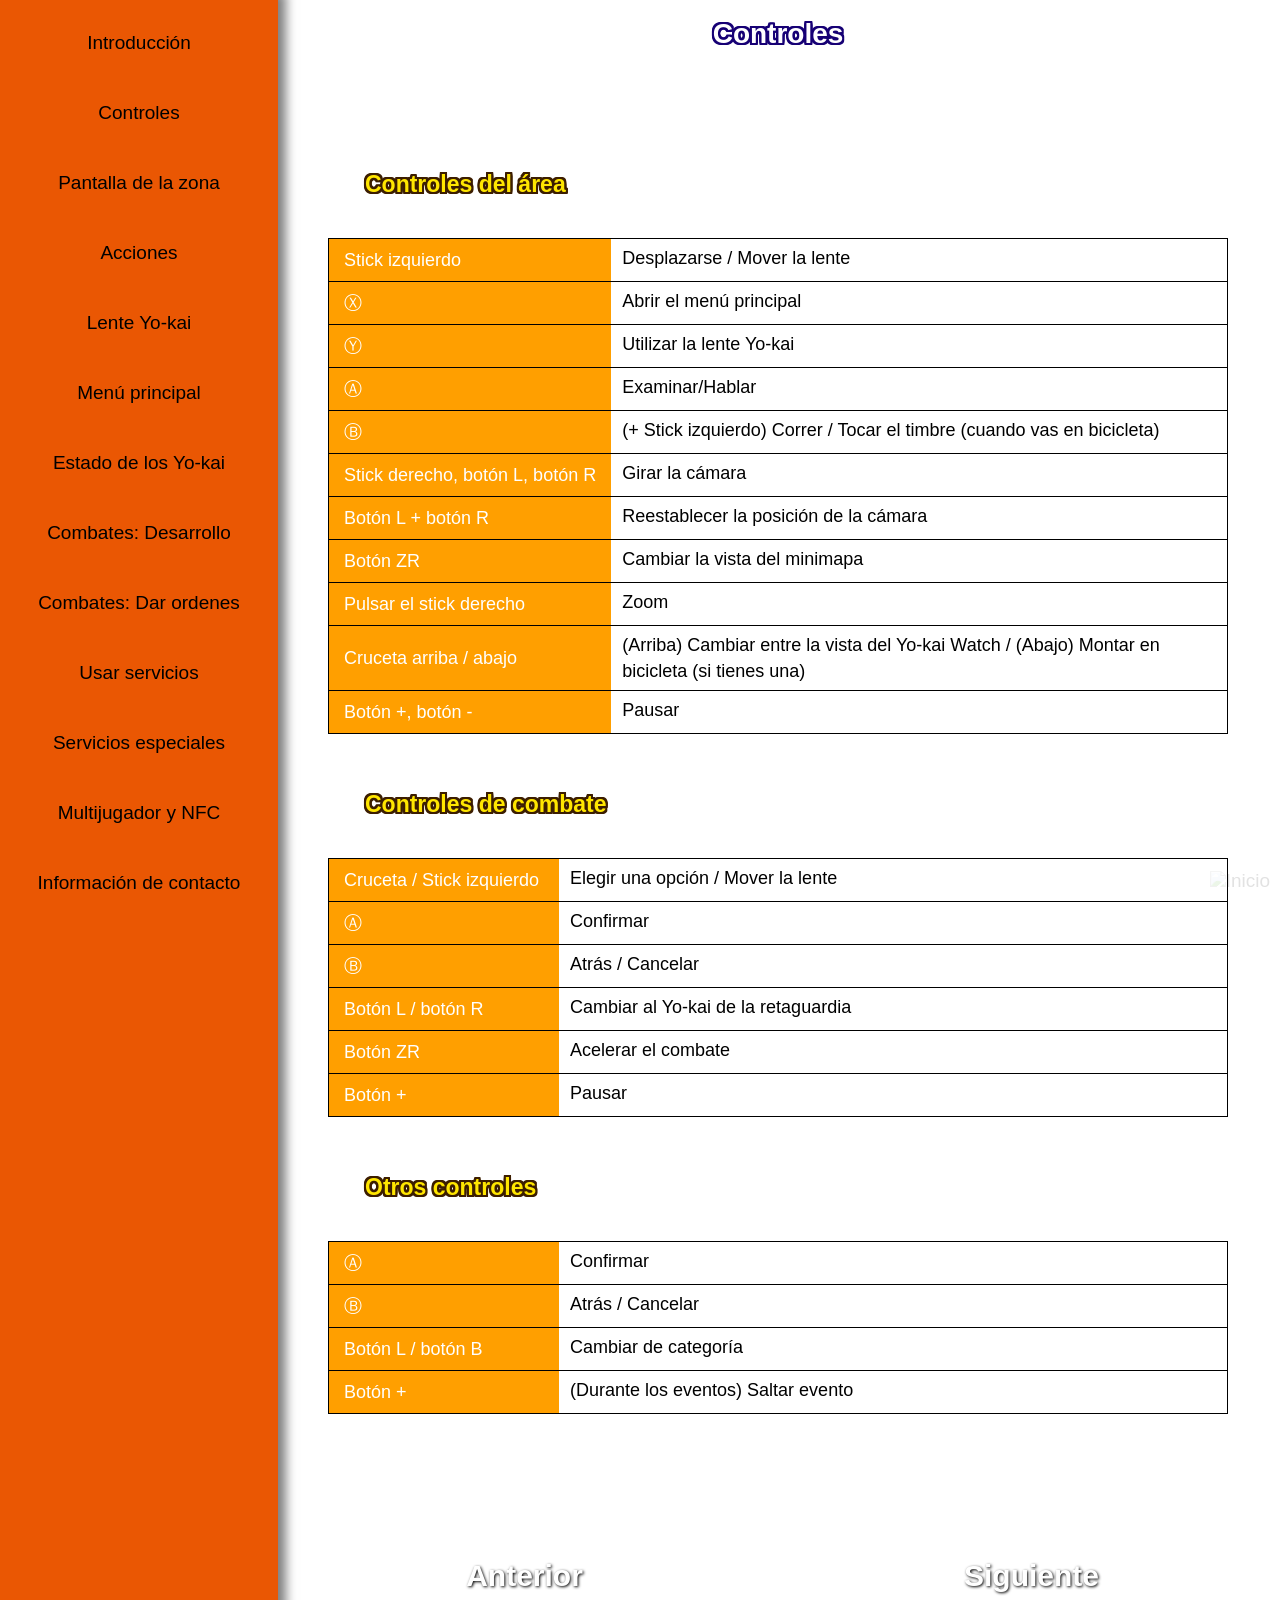
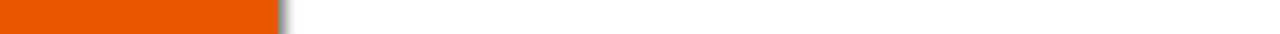
==== page02.html @ a6f9745b "Add files via upload" ====
<!DOCTYPE html>
<html lang="ja">

<head>
    <meta charset="UTF-8" />
    <meta http-equiv="Content-Script-Type" content="text/javascript">
    <meta name="robots" content="noindex,nofollow">
    <meta name="viewport" content="width=1280,user-scalable=no">
    <meta name="description" content="" />
    <meta name="keywords" content="" />
    <title></title>
    <link rel="stylesheet" href="common/css/q-reset.css">
    <link rel="stylesheet" href="common/css/new_style.css">
    <script src="common/js/jquery-2.2.4.min.js"></script>
    <script src="common/js/run.js"></script>
</head>

<body>
    <main id="main">
        <nav id="nav">
            <ul>
                <li class="index"><a href="index.html">Introducción</a></li>
                <li class="page02"><a href="page02.html">Controles</a></li>
                <li class="page03"><a href="page03.html">Pantalla de la zona</a></li>
                <li class="page04"><a href="page04.html">Acciones</a></li>
                <li class="page05"><a href="page05.html">Lente Yo-kai</a></li>
                <li class="page06"><a href="page06.html">Menú principal</a></li>
                <li class="page07"><a href="page07.html">Estado de los Yo-kai</a></li>
                <li class="page08"><a href="page08.html">Combates: Desarrollo</a></li>
                <li class="page09"><a href="page09.html">Combates: Dar ordenes</a></li>
                <li class="page10"><a href="page10.html">Usar servicios</a></li>
                <li class="page11"><a href="page11.html">Servicios especiales</a></li>
                <li class="page12"><a href="page12.html">Multijugador y NFC</a></li>
                <li class="page13"><a href="page13.html">Información de contacto</a></li>
            </ul> 
        </nav>
        <article id="article" data-page="page02">
            <div class="wrap">
                <header id="header">
                    <h1>Controles</h1>
                </header>
                <div id="inner">
                    <section class="sec">
                        <div class="imgBox">
                            <img src="./common/img/02_01.png" alt="" class="hikidashi">
                        </div>
                        <h2>Controles del área</h2>
                        <table class="basicTbl">
                            <tbody>
                                <tr>
                                    <th>Stick izquierdo</th>
                                    <td>Desplazarse / Mover la lente</td>
                                </tr>
                                <tr>
                                    <th>Ⓧ</th>
                                    <td>Abrir el menú principal</td>
                                </tr>
                                <tr>
                                    <th>Ⓨ</th>
                                    <td>Utilizar la lente Yo-kai</td>
                                </tr>
                                <tr>
                                    <th>Ⓐ</th>
                                    <td>Examinar/Hablar</td>
                                </tr>
                                <tr>
                                    <th>Ⓑ</th>
                                    <td>(+ Stick izquierdo) Correr / Tocar el timbre (cuando vas en bicicleta)</td>
                                </tr>
                                <tr>
                                    <th>Stick derecho, botón L, botón R</th>
                                    <td>Girar la cámara</td>
                                </tr>
                                <tr>
                                    <th>Botón L + botón R</th>
                                    <td>Reestablecer la posición de la cámara</td>
                                </tr>
                                <tr>
                                    <th>Botón ZR</th>
                                    <td>Cambiar la vista del minimapa</td>
                                </tr>
                                <tr>
                                    <th>Pulsar el stick derecho</th>
                                    <td>Zoom</td>
                                </tr>
                                <tr>
                                    <th>Cruceta arriba / abajo</th>
                                    <td>(Arriba) Cambiar entre la vista del Yo-kai Watch / (Abajo) Montar en bicicleta (si tienes una)</td>
                                </tr>
                                <tr>
                                    <th>Botón +, botón -</th>
                                    <td>Pausar</td>
                                </tr>
                            </tbody>
                        </table>
                    </section>
                    <section class="sec">
                        <h2>Controles de combate</h2>
                        <table class="basicTbl">
                            <tbody>
                                <tr>
                                    <th>Cruceta / Stick izquierdo</th>
                                    <td>Elegir una opción / Mover la lente</td>
                                </tr>
                                <tr>
                                    <th>Ⓐ</th>
                                    <td>Confirmar</td>
                                </tr>
                                <tr>
                                    <th>Ⓑ</th>
                                    <td>Atrás / Cancelar</td>
                                </tr>
                                <tr>
                                    <th>Botón L / botón R</th>
                                    <td>Cambiar al Yo-kai de la retaguardia</td>
                                </tr>
                                <tr>
                                    <th>Botón ZR</th>
                                    <td>Acelerar el combate</td>
                                </tr>
                            </tbody>
                                <tr>
                                    <th>Botón +</th>
                                    <td>Pausar</td>
                                </tr>
                            </tbody>
                        </table>
                    </section>
                    <section class="sec">
                        <h2>Otros controles</h2>
                        <table class="basicTbl">
                            <tbody>
                                <tr>
                                    <th>Ⓐ</th>
                                    <td>Confirmar</td>
                                </tr>
                                <tr>
                                    <th>Ⓑ</th>
                                    <td>Atrás / Cancelar</td>
                                </tr>
                                <tr>
                                    <th>Botón L / botón B</th>
                                    <td>Cambiar de categoría</td>
                                </tr>
                                <tr>
                                    <th>Botón +</th>
                                    <td>(Durante los eventos) Saltar evento</td>
                                </tr>
                            </tbody>
                        </table>
                    </section>
                </div>
            </div>
            <footer id="footer">
                <p class="pageTopWrap"><a href="" class="pageTop"><img src="common/img/btn_pagetop.png" width="133" height="142" alt="Inicio"></a></p>
                <ul>
                    <li class="prev"><a href="index.html" class="pager_li">Anterior</a></li>
                    <li class="next"><a href="javascript:void(0)" class="pager_li" onclick="onLink(1)">Siguiente</a></li>
                </ul>
            </footer>
        </article>
    </main>
</body>

</html>
---- common/css/new_style.css ----
.mt5 {margin-top: 5px !important;}
.mb5 {margin-bottom: 5px !important;}
.mt10 {margin-top: 10px !important;}
.mb10 {margin-bottom: 10px !important;}
.mt15 {margin-top: 15px !important;}
.mb15 {margin-bottom: 15px !important;}
.mr15 {margin-right: 15px !important;}
.mt20 {margin-top: 20px !important;}
.mb20 {margin-bottom: 20px !important;}
.mt30 {margin-top: 30px !important;}
.mb30 {margin-bottom: 30px !important;}
.mt40 {margin-top: 40px !important;}
.mb40 {margin-bottom: 40px !important;}
img {
    max-width: 100%;
}
body {
    width: 100%;
    /* font-family: 'Helvetica Neue', 'Helvetica', 'Hiragino Kaku Gothic Pro', 'ヒラギノ角ゴ Pro W3', 'メイリオ', 'Meiryo', 'ＭＳ Ｐゴシック', 'Helvetica Neue', 'Helvetica', 'Arial', sans-serif; */
    color: #000;
    font-size: 19px;
}
#main {
    width: 1280px;
    min-height: 100vh;
    margin: 0 auto;
    display: -webkit-box;
    display: -ms-flexbox;
    display: flex;
}

/* =============================
左カラムナビゲーション
============================= */
#nav {
    width: 278px;
    position: relative;
    z-index: 2;
    top: 0;
    padding-top: 14px;
    -webkit-box-shadow: 0 0 10px 8px rgba(0, 0, 0, .5);
            box-shadow: 0 0 10px 8px rgba(0, 0, 0, .5);
}
#nav::before {
    content: '';
    width: 100%;
    height: 100%;
    position: absolute;
    top: 0;
    left: 0;
    background:#ea5703;
    background-attachment: fixed;
    z-index: -1;
}
#nav ul li {
    margin:0 auto 12px auto;
    color: #000;
    font-size: 19px;
    line-height: 1.3;
    background: url('../img/bg_menu_btn.png') no-repeat left top;
    width: 253px;
    height: 58px;
    display: table;
    text-align: center;
}
#nav ul li.crrt {
    background-position: left -58px;
    position: relative;
}
#nav ul li span,
#nav ul li a {
    display: table-cell;
    vertical-align: middle;
}
#nav ul li.crrt a {
    pointer-events: none;
}

/* =============================
右カラム コンテンツ
============================= */
#article {
    width: 1000px;
    position: relative;
    /* margin-left: 280px; */
    /* background: url('../img/bg_conts_ptrn.png') repeat; */
    /* background-attachment: fixed; */
}
#article::before {
    content: '';
    width: 100%;
    height: 100%;
    position: absolute;
    top: 0;
    left: 0;
    background: url('../img/bg_conts_ptrn.jpg') repeat;
    background-attachment: fixed;
    z-index: -1;
}*
#header {
    height: 85px;
    position: relative;
    background: url('../img/bg_ttl_h1.png') repeat-x center top;
}
#header h1 {
    text-align: center;
    font-size: 28px;
    font-weight: bold;
    line-height: 1.15;
    color: #fff;
    text-shadow:
        #170075 2px 0px 0px, #170075 -2px 0px 0px,
        #170075 0px -2px 0px, #170075 0px 2px 0px,
        #170075 2px 2px 0px, #170075 -2px 2px 0px,
        #170075 2px -2px 0px, #170075 -2px -2px 0px,
        #170075 1px 2px 0px, #170075 -1px 2px 0px,
        #170075 1px -2px 0px, #170075 -1px -2px 0px,
        #170075 2px 1px 0px, #170075 -2px 1px 0px,
        #170075 2px -1px 0px, #170075 -2px -1px 0px,
        #170075 1px 1px 0px, #170075 -1px 1px 0px,
        #170075 1px -1px 0px, #170075 -1px -1px 0px;
    position: absolute;
    top: 40%;
    left: 0;
    right: 0;
    -webkit-transform: translateY(-50%);
            transform: translateY(-50%);
    padding: 0 70px;
}
#inner {
    width: 930px;
    min-height: calc(100vh - 277px);
    margin: 30px auto 0;
    padding-bottom: 100px;
}
.sec {
    padding: 0 15px 10px;
}
.txt {
    font-size: 19px;
    line-height: 30px;
}
.txt__red {
    color: #f00;
    font-weight: bold;
}
.notice {
    font-size: 18px;
    line-height: 1.4;
    text-indent: -1.3em;
    padding-left: 1.3em;
    padding-right: 15px;
}
ul > .notice {
    margin-top: 0;
}
/* .notice::before {
    content: "\203B";
    position: absolute;
    font-size: 19px;
    top: 0;
    left: 1em;
    line-height: 1.6;
} */
.flxBox .notice {
    /* padding: 0 0 0 1em; */
}
.flxBox .notice::before {
    left: 0;
}
.imgBox {
    text-align: center;
}
.flxBox {
    display: -webkit-box;
    display: -ms-flexbox;
    display: flex;
    -webkit-box-pack: justify;
        -ms-flex-pack: justify;
            justify-content: space-between;
    -webkit-box-align: start;-ms-flex-align: start;align-items: flex-start;
    margin-bottom: 20px;
}
.flxBox .txt {
    padding: 0 15px 0 0;
    -ms-flex-negative: 1;
        flex-shrink: 1;
}
.flxBox img {
    /* min-width: 400px; */
    display: block;
    -ms-flex-negative: 0;
        flex-shrink: 0;
}
/* .deco {
    border: 2px solid #dcc846;
} */
.dl_ttl {
    font-size: 20px;
    font-weight: bold;
    color: #d00909;
    margin-bottom: .5em;
}
.num__dl {
    padding: 0;
}
.num__dl dt {
    background-color: #fff;
    border: 2px solid #ff00ff;
    border-radius: 10px;
    padding: 0.12em;
}
.num__dl dt .ttl {
    font-size: 22px;
    color: #e4007f;
    font-weight: bold;
}
.num__dl dt .num {
    font-size: 20px;
    color: #fff;
    background-color: #e4007f;
    display: inline-block;
    padding: 8px 12px;
    border-radius: 8px;
    margin-right: .5em;
}
.num__dl dd {
    font-size: 20px;
    line-height: 1.5;
    margin: 0.7em .2em 1.0em;
}
.idt {
    text-indent: -1em;
    padding-left: 2em;
}
/* .notice__wrap {
    background: url('../img/bg_column.png') no-repeat center top;
    width: 928px;
    height: 328px;
    margin: 0 auto;
    padding: 20px 30px;
    position: relative;
    left: -14px;
    -webkit-box-sizing: border-box;
            box-sizing: border-box;
} */
.notice__wrap {
    position: relative;
    background: url('../img/bg_column_ptrn.png') repeat-y center 0;
    width: 926px;
    margin-top: 106px;
    margin-bottom: 48px;
    margin-left: auto;
    margin-right: auto;
    padding: 0 40px 10px;
    left: -14px;
    -webkit-box-sizing: border-box;
            box-sizing: border-box;
}
.notice__wrap::before {
    content: '';
    position: absolute;
    top: -86px;
    left: 0px;
    z-index: -1;
    background: url('../img/bg_column_top.png') no-repeat center top;
    width: 100%;
    height: 86px;
}
.notice__wrap::after {
    content: '';
    position: absolute;
    bottom: -28px;
    left: 0;
    z-index: -1;
    background: url('../img/bg_column_btm.png') no-repeat center top;
    width: 100%;
    height: 28px;
}
.notice__wrap .txt,
.notice__wrap .deco {
            background-color: #fff;
            padding: 20px 10px;
}

/* =============================
パーツ 見出し
============================= */
h2 {
    width: 940px;
    height: 64px;
    line-height: 60px;
    color: #ffe600;
    text-align: center;
    font-size: 23px;
    font-weight: bold;
    margin: 20px 0;
    position: relative;
    left: -13px;
    background: url('../img/bg_ttl_h2.png') no-repeat center top;
    text-shadow:
        #3c1e00 2px 0px 0px, #3c1e00 -2px 0px 0px,
        #3c1e00 0px -2px 0px, #3c1e00 0px 2px 0px,
        #3c1e00 2px 2px 0px, #3c1e00 -2px 2px 0px,
        #3c1e00 2px -2px 0px, #3c1e00 -2px -2px 0px,
        #3c1e00 1px 2px 0px, #3c1e00 -1px 2px 0px,
        #3c1e00 1px -2px 0px, #3c1e00 -1px -2px 0px,
        #3c1e00 2px 1px 0px, #3c1e00 -2px 1px 0px,
        #3c1e00 2px -1px 0px, #3c1e00 -2px -1px 0px,
        #3c1e00 1px 1px 0px, #3c1e00 -1px 1px 0px,
        #3c1e00 1px -1px 0px, #3c1e00 -1px -1px 0px;
    padding-left: 50px;
    -webkit-box-sizing: border-box;
            box-sizing: border-box;
    text-align: left;
}
h3 {
    color: #ff6400;
    width: 941px;
    height: 55px;
    line-height: 45px;
    background: url('../img/bg_ttl_h3.png') no-repeat left bottom;
    text-align: left;
    font-size: 23px;
    font-weight: bold;
    position: relative;
    left: -11px;
    margin: 30px 0 15px;
    padding: 0px 90px 0 60px;
    -webkit-box-sizing: border-box;
            box-sizing: border-box;
    text-shadow:2px 2px 3px #FFF,
                -2px -2px 3px #FFF,
                -2px 2px 3px #FFF,
                2px -2px 3px #FFF,
                0px 2px 3px #FFF,
                0 -2px 3px #FFF,
                -2px 0 3px #FFF,
                2px 0 3px #FFF,
                3px 3px 4px #FFF,
                -3px -3px 4px #FFF,
                -3px 3px 4px #FFF,
                3px -3px 4px #FFF,
                0px 3px 4px #FFF,
                0 -3px 4px #FFF,
                -3px 0 4px #FFF,
                3px 0 4px #FFF,
                4px 4px 5px #FFF,
                -4px -4px 5px #FFF,
                -4px 4px 5px #FFF,
                4px -4px 5px #FFF,
                0px 4px 5px #FFF,
                0 -4px 5px #FFF,
                -4px 0 5px #FFF,
                4px 0 5px #FFF;
}
/* .column_ttl {
    background: url('../img/bg_ttl_column.png') no-repeat center top;
    width: 770px;
    height: 54px;
    margin: 0 auto;
    font-size: 23px;
    font-weight: bold;
    color: #008200;
    text-align: center;
    padding-top: 10px;
    -webkit-box-sizing: border-box;
            box-sizing: border-box;
} */
.column_ttl {
    width: 770px;
    height: 54px;
    margin: 0 auto;
    color: #e4007f;
    font-size: 23px;
    font-weight: bold;
    text-align: center;
    padding-top: 10px;
    -webkit-box-sizing: border-box;
            box-sizing: border-box;
    position: absolute;
    left: 0;
    right: 0;
    top: -50px;
    text-shadow:2px 2px 3px #FFF,
                -2px -2px 3px #FFF,
                -2px 2px 3px #FFF,
                2px -2px 3px #FFF,
                0px 2px 3px #FFF,
                0 -2px 3px #FFF,
                -2px 0 3px #FFF,
                2px 0 3px #FFF,
                3px 3px 4px #FFF,
                -3px -3px 4px #FFF,
                -3px 3px 4px #FFF,
                3px -3px 4px #FFF,
                0px 3px 4px #FFF,
                0 -3px 4px #FFF,
                -3px 0 4px #FFF,
                3px 0 4px #FFF
}

/* =============================
パーツ テーブル
============================= */
.basicTbl {
    width: 100%;
    font-size: 18px;
    text-align: left;
    border-collapse: separate;
    border-spacing: 1px;
    background-color: #000;
    line-height: 1.45;
    margin-bottom: 10px;
}
.num__dl .basicTbl {
    width: 100%;
}
.basicTbl caption {
    font-weight: bold;
    font-size: 20px;
    text-align: left;
}
.basicTbl th {
    background-color: #ff9f00;
    color: #fff;
    padding: 6px 15px 6px;
    vertical-align: middle;
    -webkit-box-shadow: 1px 0px 0px 0px #fff;
            box-shadow: 1px 0px 0px 0px #fff;
    line-height: 30px; /* アイコンの高さ */
    white-space: nowrap;
    width: 200px;
}
.basicTbl th.icon {
    min-width: 100px;
    text-align: center;
}
.basicTbl.icn th {
    padding-right: 50px;
}
.basicTbl td {
    background-color: #fff;
    color: #000;
    padding: 6px 10px;
}
/* .basicTbl th.w20 { width: 20%; }
.basicTbl th.w25 { width: 25%; }
.basicTbl th.w30 { width: 30%; }
.basicTbl th.w35 { width: 35%; }
.basicTbl th.w40 { width: 40%; } */

/* =============================
パーツ 吹き出し画像用の定義文リスト
============================= */
.number__dl dt {
    color: #5a230a;
    font-size: 26px;
    height: 48px;
    line-height: 48px;
    background-color: #ffee99;
    border-radius: 15px;
    border: 2px solid #ff8200;
    -webkit-box-sizing: border-box;
            box-sizing: border-box;
}
.number__dl dt .num {
    color: #fff;
    background-color: #ff8200;
    border-radius: 10px;
    width: 36px;
    display: inline-block;
    text-align: center;
    position: relative;
    padding: 2px 0px;
}
.number__dl dd {
    font-size: 19px;
    line-height: 30px;
    margin: .5em 0 1em;
}

/* =============================
アンケートページ
============================= */
.attent__box {
    border: 1px solid #5a230a;
    border-radius: 2px;
    margin: 0 10px;
    padding: 20px;
}
.attent__ttl {
    font-size: 22px;
    font-weight: bold;
    margin-bottom: 10px;
}
.attent__txt {
    font-size: 19px;
    font-weight: bold;
    line-height: 1.5;
}
.attent__list {
    line-height: 1.5;
}
.attent__list li {
    text-indent: -1em;
    padding-left: 1em;
}
.attent__list-notice {}
.fc-red {
    color: #ff0000;
}

/* =============================
フッター
============================= */
#footer {
    height: 100px;
    padding: 0 15px;
    position: relative;
}
#footer .pageTopWrap {
    position: fixed;
    z-index: 999;
}
#footer .pageTop {
    position: fixed;
    right: 10px;
    bottom: 10px;
}
#footer ul {
    display: -webkit-box;
    display: -ms-flexbox;
    display: flex;
    -webkit-box-pack: justify;
        -ms-flex-pack: justify;
            justify-content: space-between;
            width: 720px;
            margin:0 auto;
}
#footer ul li {
    width: 213px;
    height: 87px;
}
#footer ul li.prev {
    background: url('../img/bg_pager_prev_btn.png');
}
#footer ul li.next {
    background: url('../img/bg_pager_next_btn.png');
}
#footer ul li.non { background: none; }
#footer ul li.prev:hover { background-position: left top; }
#footer ul li.next:hover { background-position: right top; }
#footer ul li a {
    display: inline-block;
    width: 100%;
    height: 100%;
    text-align: center;
    font-size: 30px;
    line-height: 84px;
    -webkit-box-sizing: border-box;
            box-sizing: border-box;
    color: #fff;
    text-shadow:1px 1px 3px #000000;
    font-weight: bold;
}
/* =============================
その他
============================= */
.icon__img {
    /* max-width: 40px; */
    width: auto;
    display: inline-block;
    margin: 0 8px;
    text-align: center;
}
.basicTbl.icn .icon__img {
    margin-left: 0;
}
.icon__img img {
    vertical-align: top;
    max-height: 30px;
    width: auto;
    height: auto;
    display: inline-block;
}
.flxBox .icon__img img {
    min-width: auto;
}
.imgBox.shadow {
    -webkit-box-shadow: 0 0 30px 20px #feefc4;
            box-shadow: 0 0 30px 20px #feefc4;
}
.imgBox.shadow img {
    vertical-align: bottom;
}
.indent__list li {
    text-indent: -1em;
    padding-left: 2em;
}
.flxBox img.qrcode {
    min-width: 120px;
    width: 120px;
    height: auto;
    display: inline-block;
}
.icon__list {
    display: -webkit-box;
    display: -ms-flexbox;
    display: flex;
    -ms-flex-wrap: wrap;
        flex-wrap: wrap;
}
.icon__list--item {
    margin-bottom: 10px;
    position: relative;
    padding-left: 3em;
    line-height: 30px;
}
.icon__list.clm2 .icon__list--item {
    width: calc((100% / 2) - 3em);
}
.icon__list.clm3 .icon__list--item {
    width: calc((100% / 3) - 3em);
}
.icon__list.clm4 .icon__list--item {
    width: calc((100% / 4) - 3em);
}

.icon__list--item .icon__img {
    position: absolute;
    left: 0;
    top: 0;
    bottom: 0;
    margin: auto;
}
.icon__list--item .icon__img::after {
    content: '\3A';
    padding-left: 0.6em;
}
.num_list--item {
    text-indent: -1.3em;
    padding-left: 1.3em;
    line-height: 1.5;
}
.info_tbl {
    margin: 0 auto;
}
.info_tbl th {
    text-align: right;
}
.info_tbl td {
    padding-left: 10px;
}
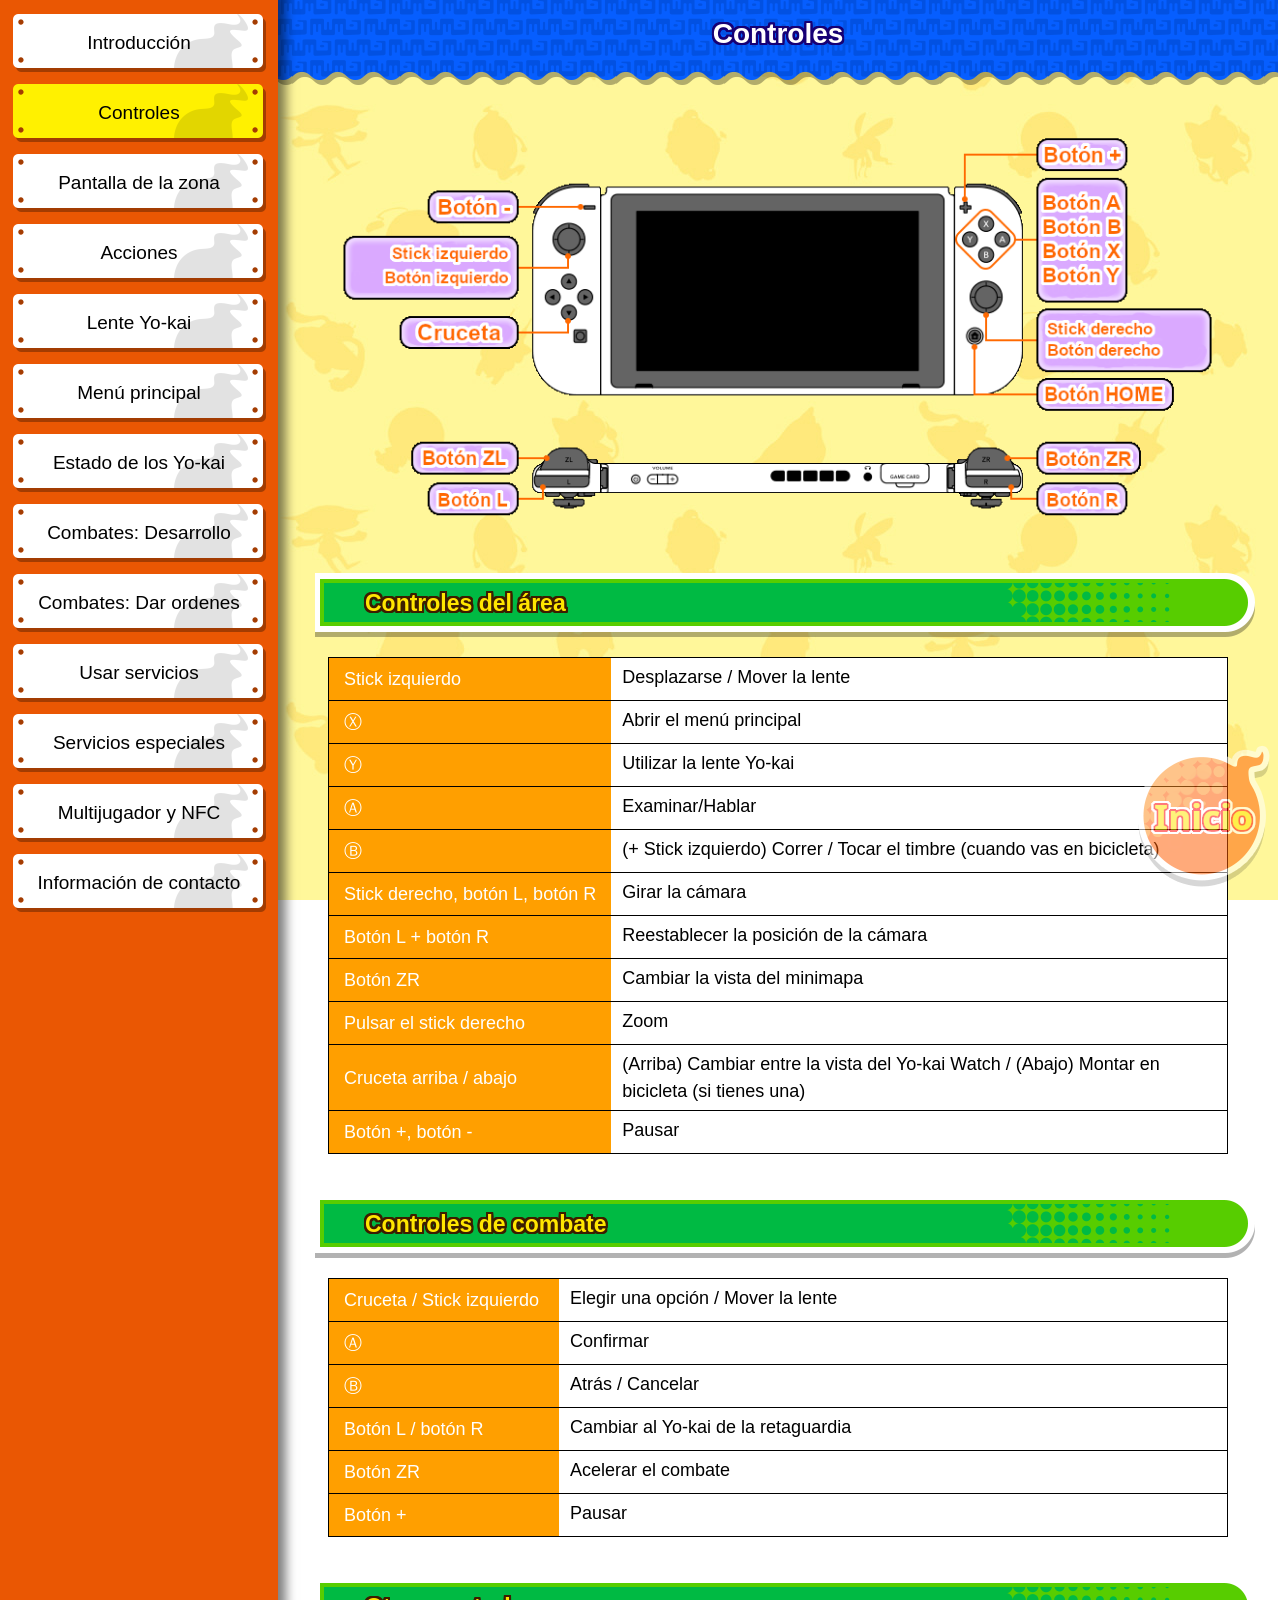
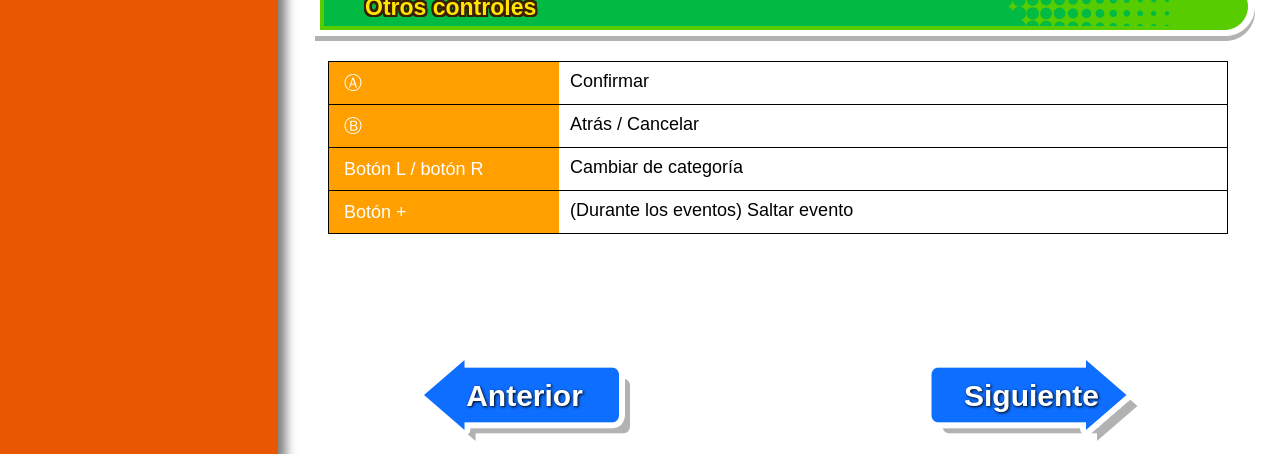
==== commit ed9f4210: "Fix HTML encoding issues in page02.html Fixed controls explanation" ====
--- a/page02.html
+++ b/page02.html
@@ -139,7 +139,7 @@
                                     <td>Atrás / Cancelar</td>
                                 </tr>
                                 <tr>
-                                    <th>Botón L / botón B</th>
+                                    <th>Botón L / botón R</th>
                                     <td>Cambiar de categoría</td>
                                 </tr>
                                 <tr>
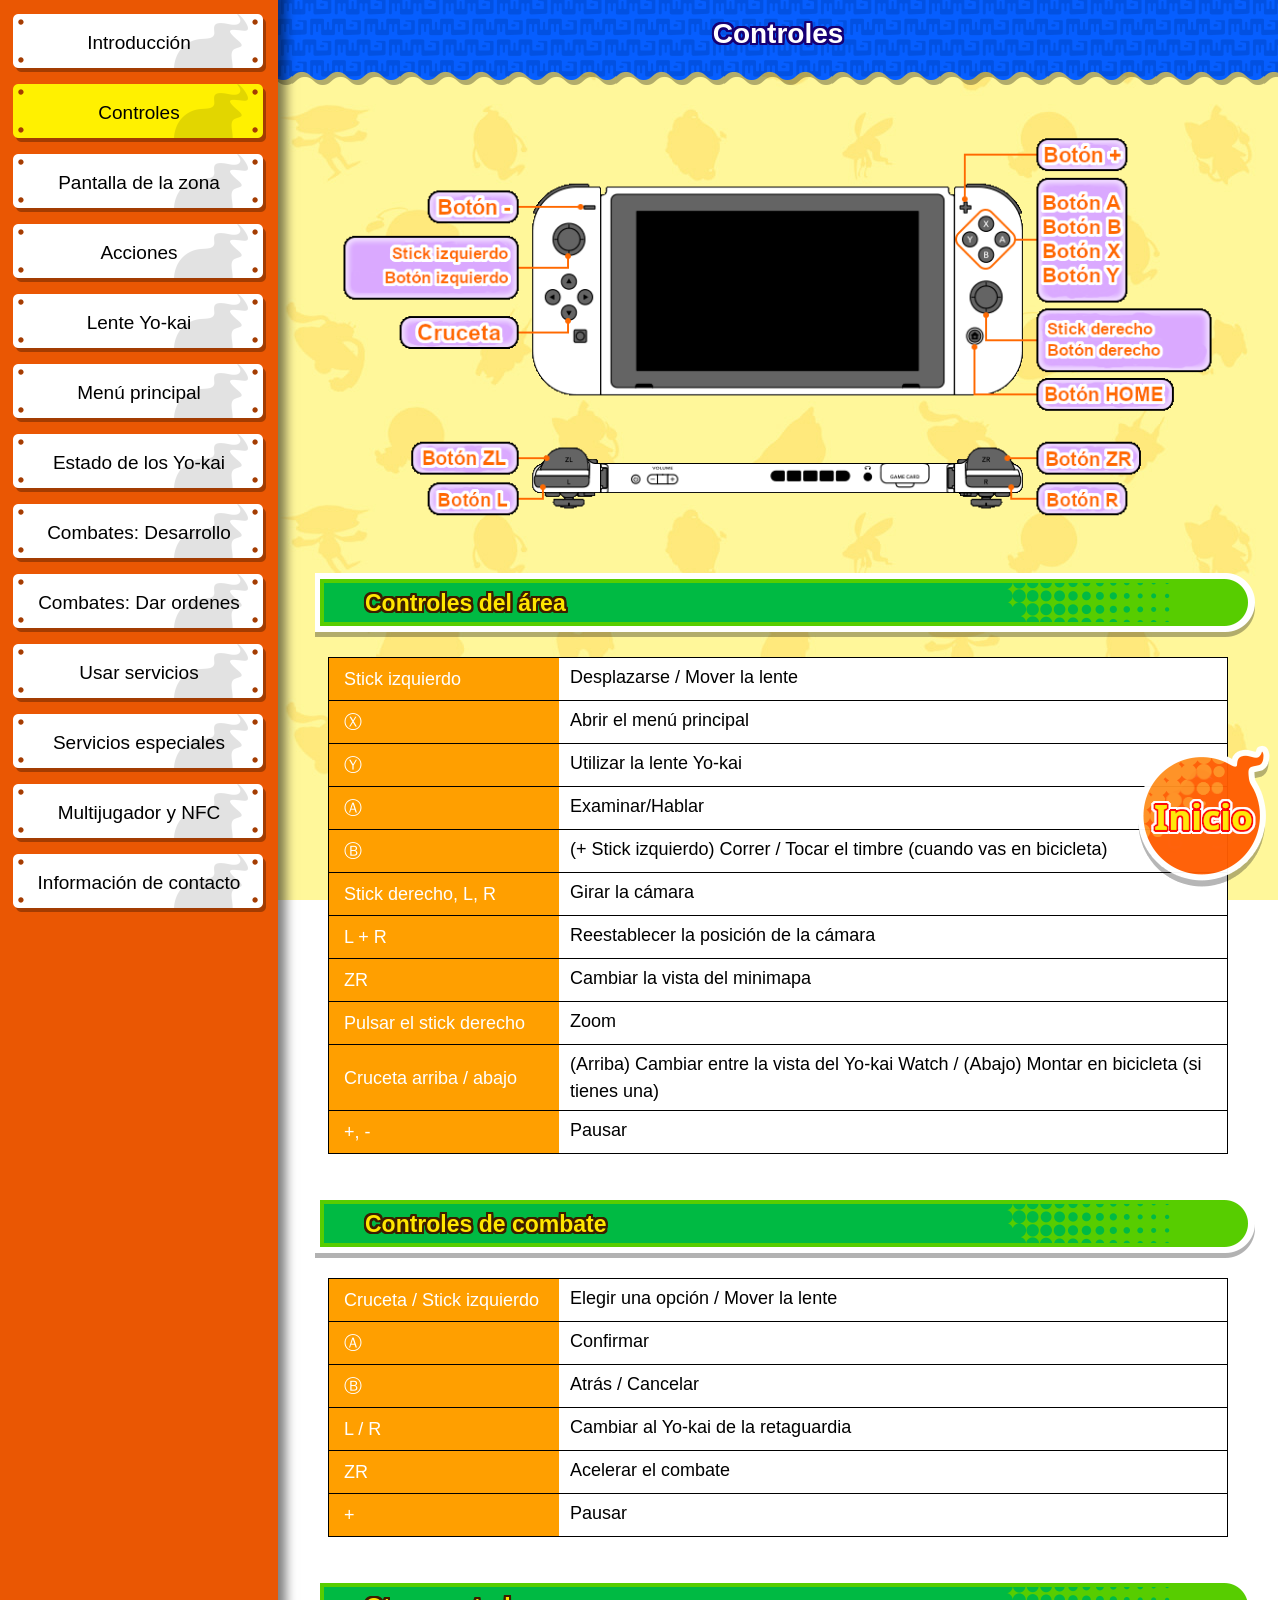
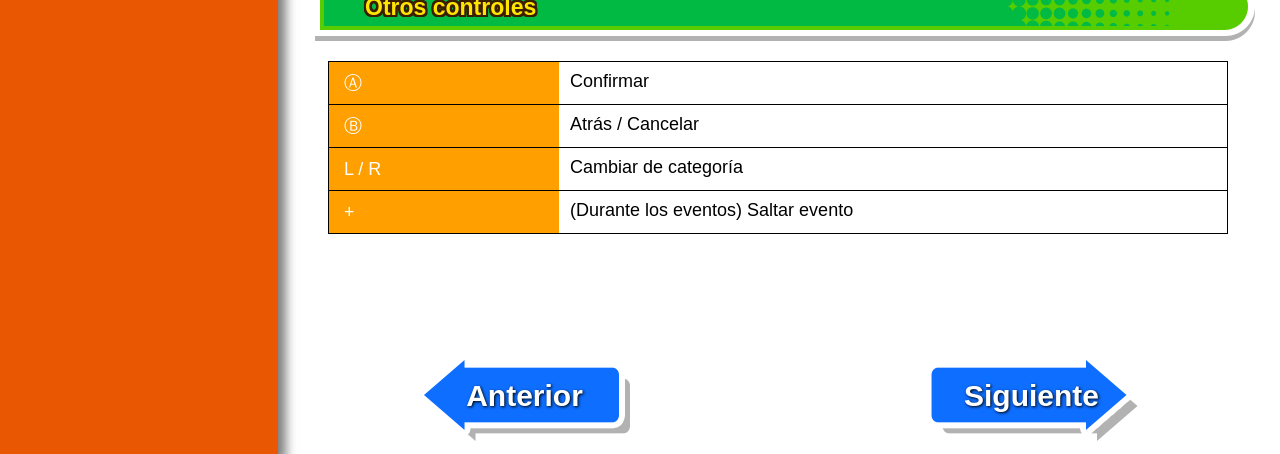
==== commit 92169a3f: "Update page02.html" ====
--- a/page02.html
+++ b/page02.html
@@ -68,15 +68,15 @@
                                     <td>(+ Stick izquierdo) Correr / Tocar el timbre (cuando vas en bicicleta)</td>
                                 </tr>
                                 <tr>
-                                    <th>Stick derecho, botón L, botón R</th>
+                                    <th>Stick derecho, L, R</th>
                                     <td>Girar la cámara</td>
                                 </tr>
                                 <tr>
-                                    <th>Botón L + botón R</th>
+                                    <th>L + R</th>
                                     <td>Reestablecer la posición de la cámara</td>
                                 </tr>
                                 <tr>
-                                    <th>Botón ZR</th>
+                                    <th>ZR</th>
                                     <td>Cambiar la vista del minimapa</td>
                                 </tr>
                                 <tr>
@@ -88,7 +88,7 @@
                                     <td>(Arriba) Cambiar entre la vista del Yo-kai Watch / (Abajo) Montar en bicicleta (si tienes una)</td>
                                 </tr>
                                 <tr>
-                                    <th>Botón +, botón -</th>
+                                    <th>+, -</th>
                                     <td>Pausar</td>
                                 </tr>
                             </tbody>
@@ -111,16 +111,16 @@
                                     <td>Atrás / Cancelar</td>
                                 </tr>
                                 <tr>
-                                    <th>Botón L / botón R</th>
+                                    <th>L / R</th>
                                     <td>Cambiar al Yo-kai de la retaguardia</td>
                                 </tr>
                                 <tr>
-                                    <th>Botón ZR</th>
+                                    <th>ZR</th>
                                     <td>Acelerar el combate</td>
                                 </tr>
                             </tbody>
                                 <tr>
-                                    <th>Botón +</th>
+                                    <th>+</th>
                                     <td>Pausar</td>
                                 </tr>
                             </tbody>
@@ -139,11 +139,11 @@
                                     <td>Atrás / Cancelar</td>
                                 </tr>
                                 <tr>
-                                    <th>Botón L / botón R</th>
+                                    <th>L / R</th>
                                     <td>Cambiar de categoría</td>
                                 </tr>
                                 <tr>
-                                    <th>Botón +</th>
+                                    <th>+</th>
                                     <td>(Durante los eventos) Saltar evento</td>
                                 </tr>
                             </tbody>
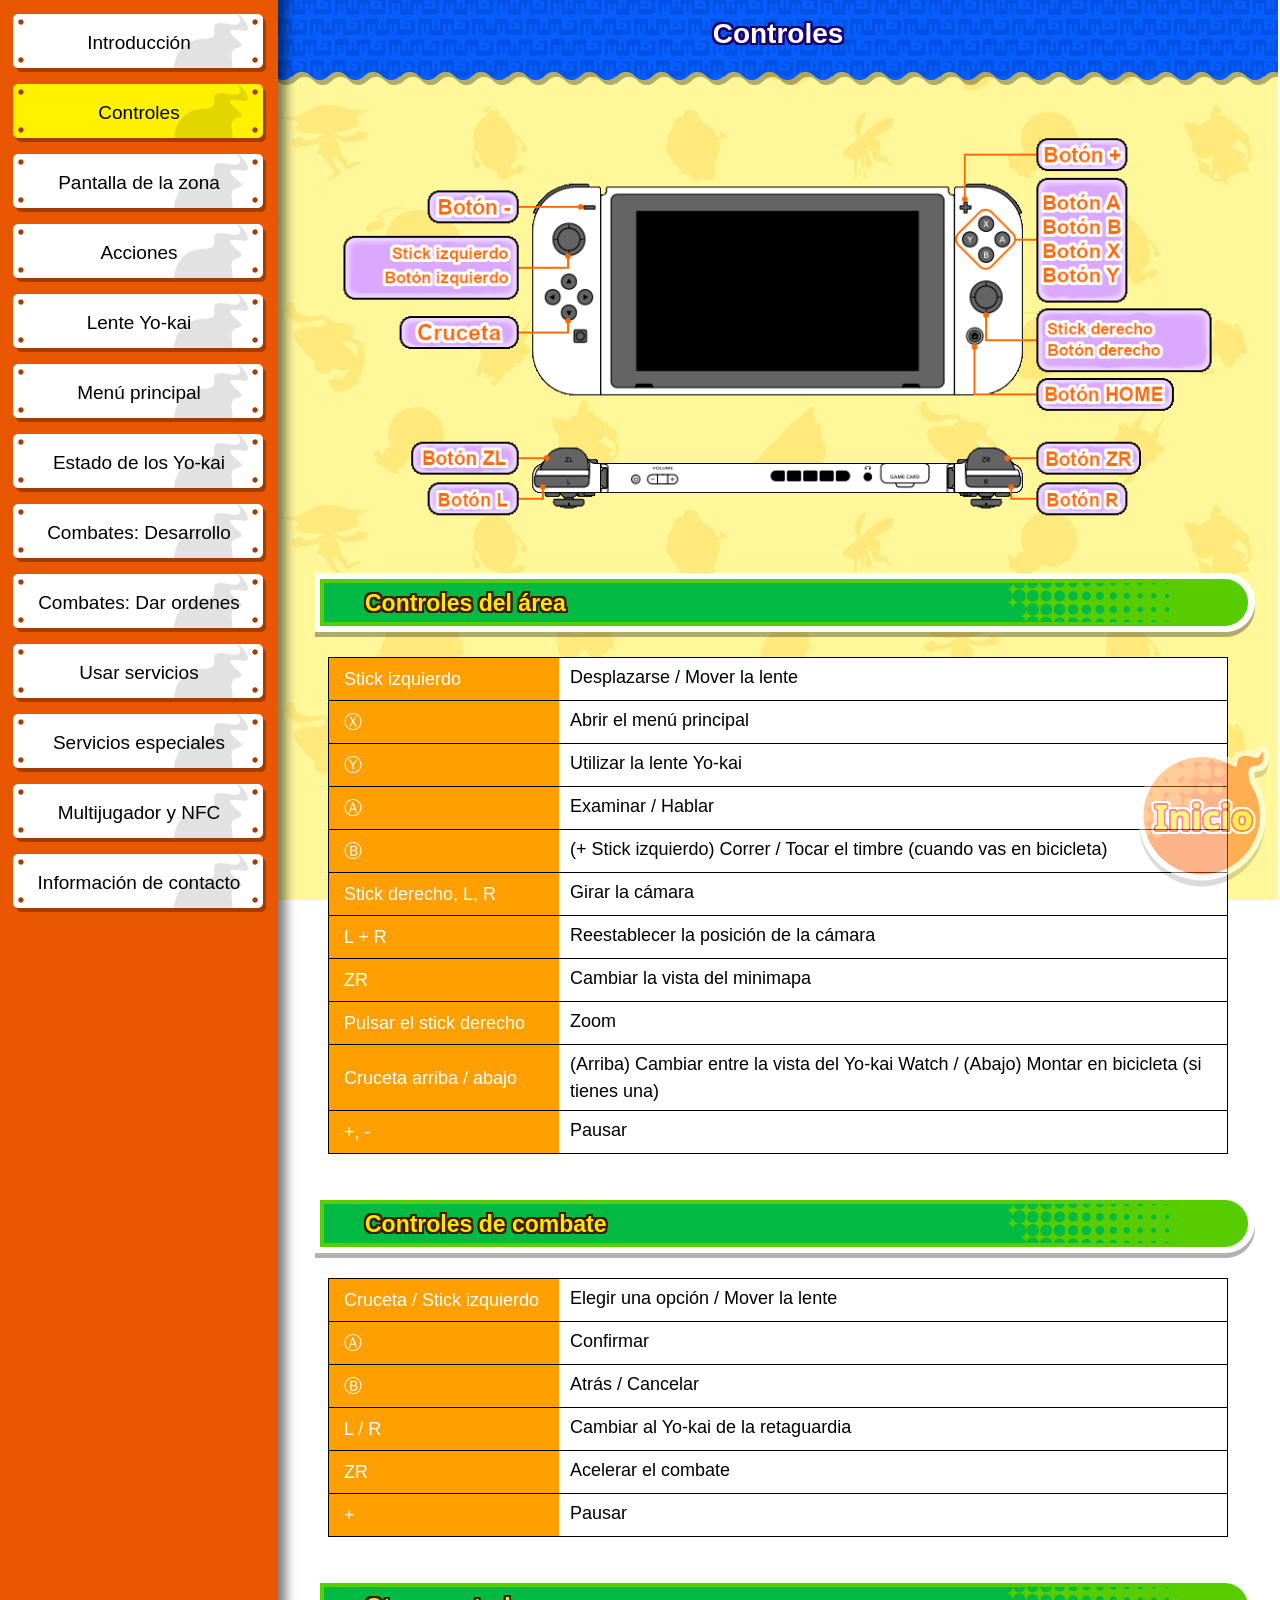
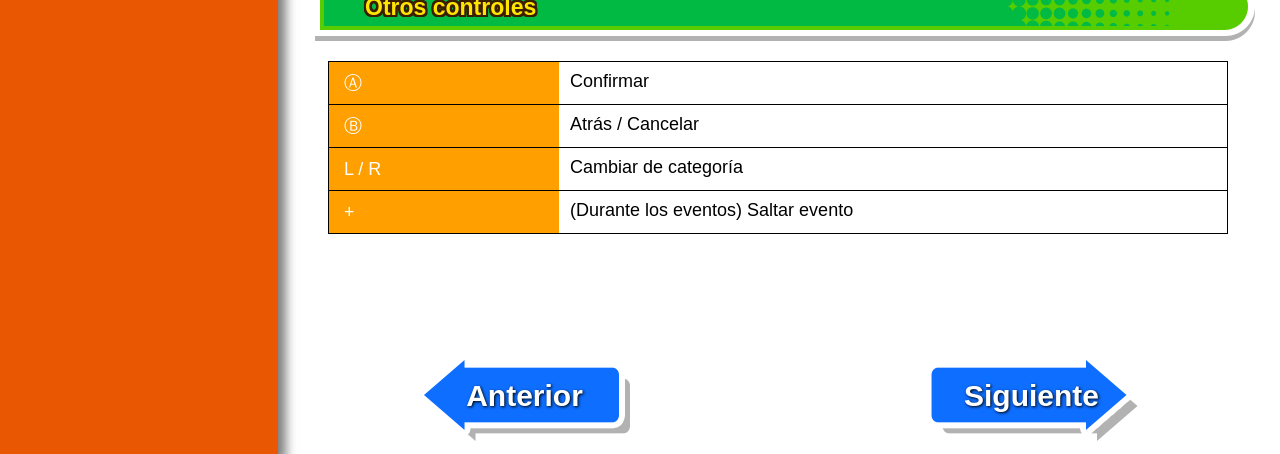
==== commit 14a64eea: "Update page02.html" ====
--- a/page02.html
+++ b/page02.html
@@ -61,7 +61,7 @@
                                 </tr>
                                 <tr>
                                     <th>Ⓐ</th>
-                                    <td>Examinar/Hablar</td>
+                                    <td>Examinar / Hablar</td>
                                 </tr>
                                 <tr>
                                     <th>Ⓑ</th>
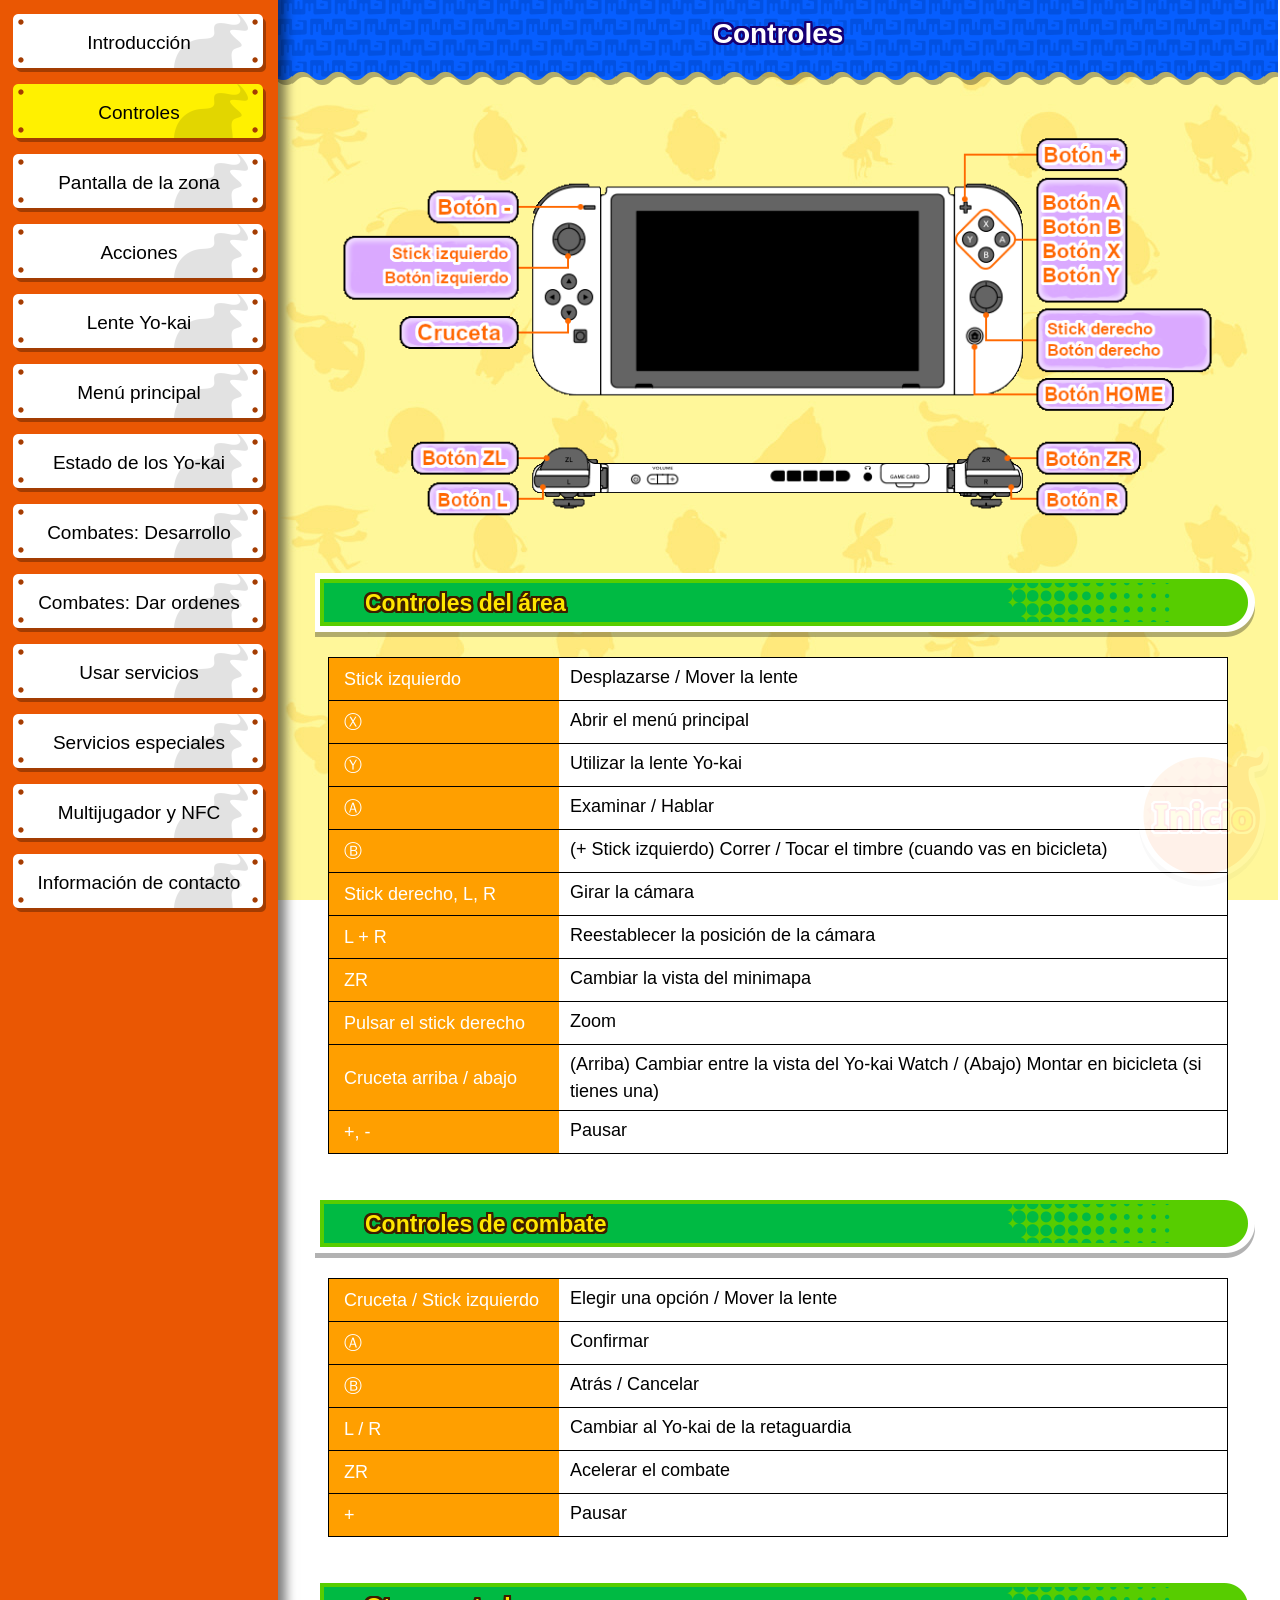
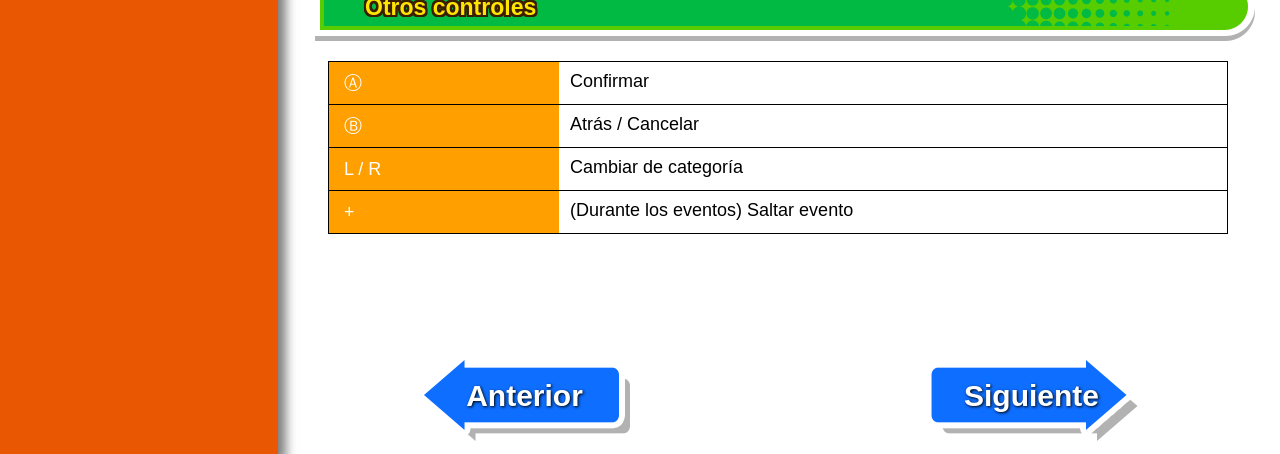
==== commit f22d7200: "Update page02.html" ====
--- a/page02.html
+++ b/page02.html
@@ -8,9 +8,10 @@
     <meta name="viewport" content="width=1280,user-scalable=no">
     <meta name="description" content="" />
     <meta name="keywords" content="" />
-    <title></title>
+    <title>Manual Yo-kai Watch 1 para Nintendo Switch</title>
     <link rel="stylesheet" href="common/css/q-reset.css">
     <link rel="stylesheet" href="common/css/new_style.css">
+    <link rel="icon" href="common/img/favicon.ico">
     <script src="common/js/jquery-2.2.4.min.js"></script>
     <script src="common/js/run.js"></script>
 </head>
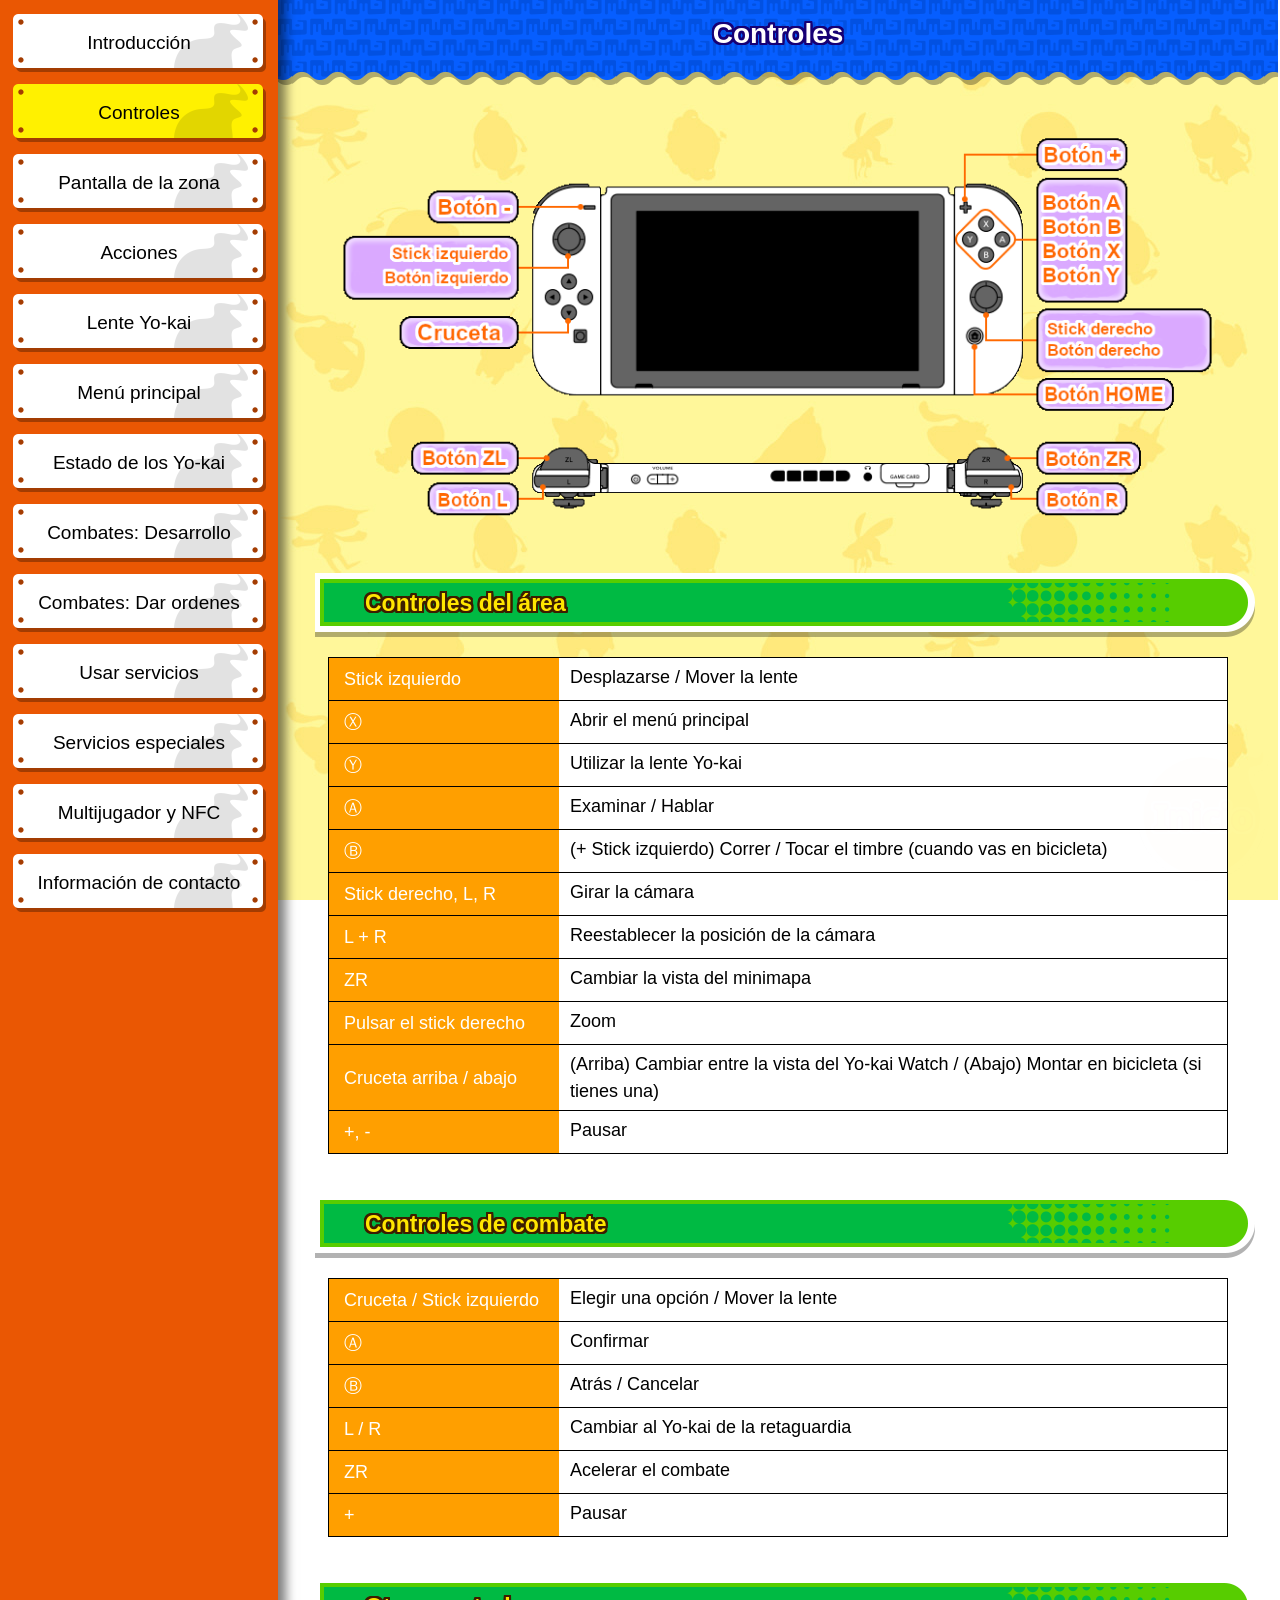
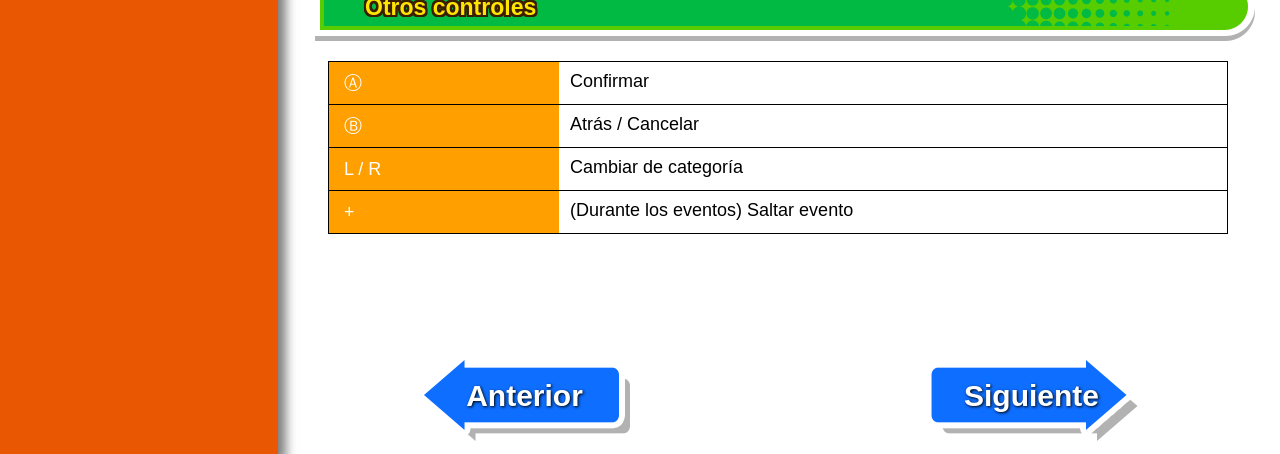
==== commit 745ddf6c: "Add files via upload" ====
--- a/page02.html
+++ b/page02.html
@@ -1,5 +1,5 @@
 <!DOCTYPE html>
-<html lang="ja">
+<html lang="es">
 
 <head>
     <meta charset="UTF-8" />
